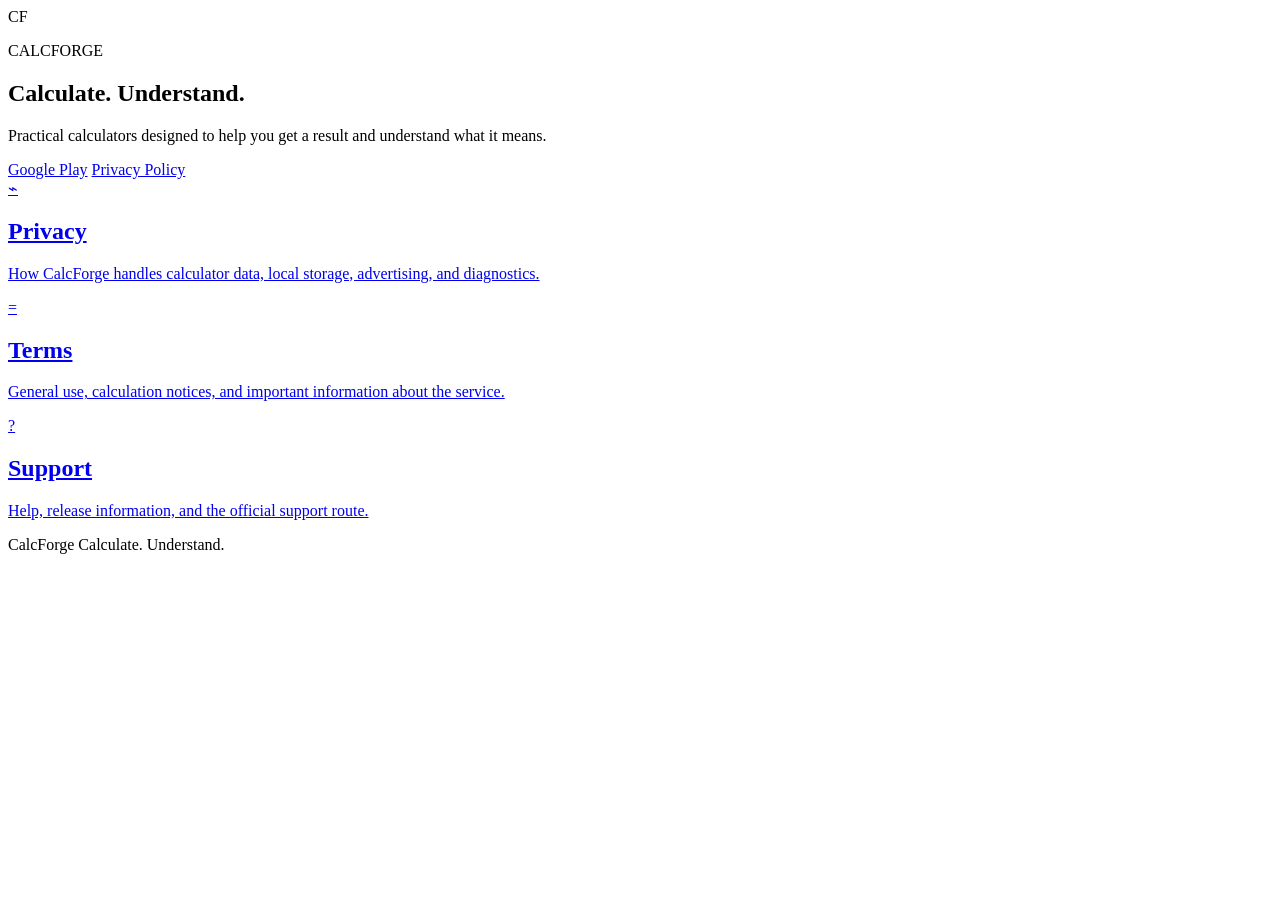
==== index.html @ e082374c "Add CalcForge public site homepage" ====
<!doctype html>
<html lang="en">
<head>
  <meta charset="utf-8">
  <meta name="viewport" content="width=device-width,initial-scale=1">
  <meta name="description" content="CalcForge — Calculate. Understand. A practical collection of focused calculators.">
  <title>CalcForge — Calculate. Understand.</title>
  <link rel="stylesheet" href="styles.css">
</head>
<body>
  <main class="shell">
    <section class="hero">
      <div class="brand-mark" aria-hidden="true">CF</div>
      <p class="eyebrow">CALCFORGE</p>
      <h1>Calculate. Understand.</h1>
      <p class="lead">Practical calculators designed to help you get a result and understand what it means.</p>
      <div class="actions">
        <a class="button primary" href="https://play.google.com/store/apps/details?id=com.calcforge.calcforge">Google Play</a>
        <a class="button" href="privacy/">Privacy Policy</a>
      </div>
    </section>

    <section class="grid" aria-label="CalcForge information">
      <a class="card" href="privacy/">
        <span class="icon">⌁</span>
        <h2>Privacy</h2>
        <p>How CalcForge handles calculator data, local storage, advertising, and diagnostics.</p>
      </a>
      <a class="card" href="terms/">
        <span class="icon">=</span>
        <h2>Terms</h2>
        <p>General use, calculation notices, and important information about the service.</p>
      </a>
      <a class="card" href="support/">
        <span class="icon">?</span>
        <h2>Support</h2>
        <p>Help, release information, and the official support route.</p>
      </a>
    </section>

    <footer>
      <span>CalcForge</span>
      <span>Calculate. Understand.</span>
    </footer>
  </main>
</body>
</html>
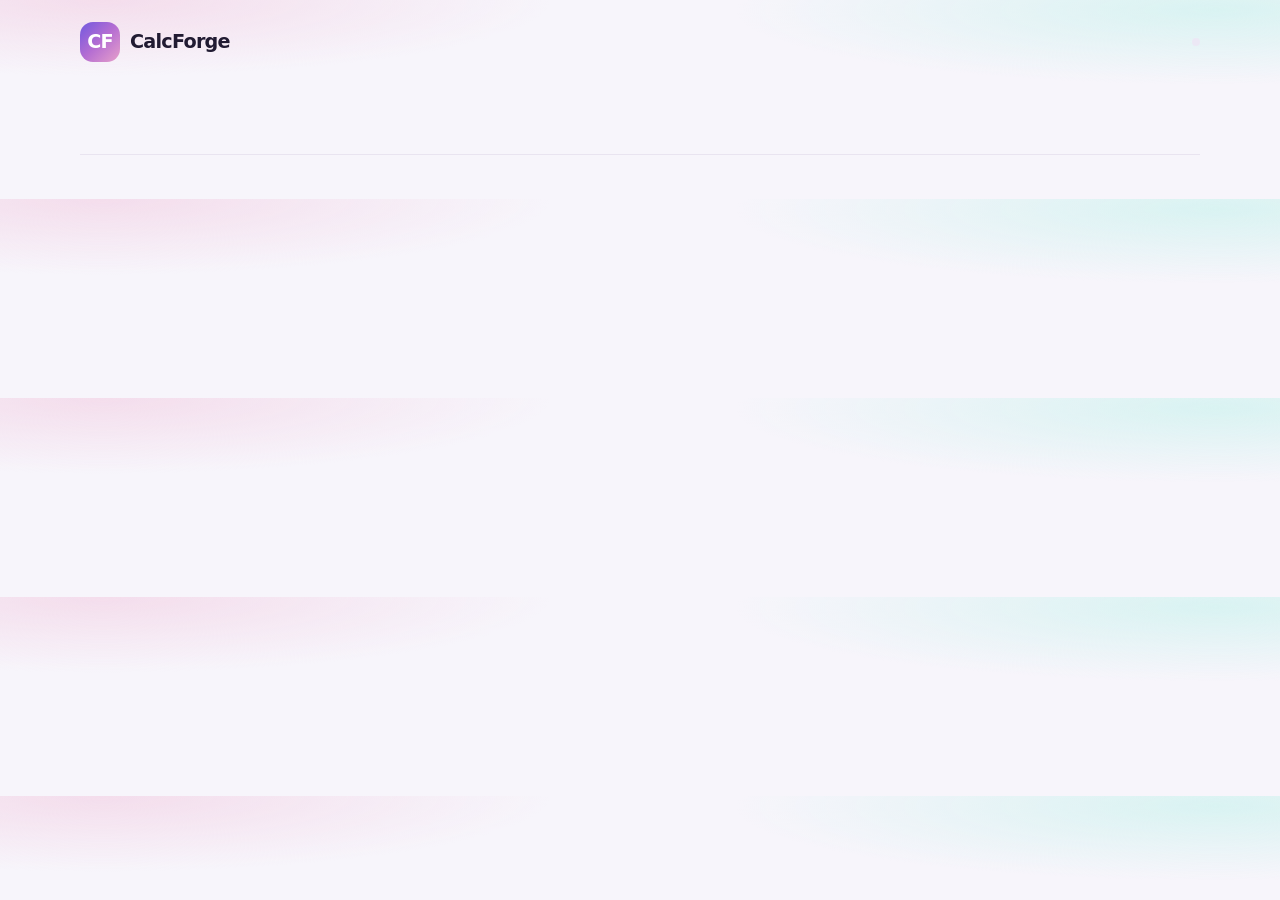
==== commit 6ea42c26: "Build trilingual CalcForge information site" ====
--- a/index.html
+++ b/index.html
@@ -1,47 +1 @@
-<!doctype html>
-<html lang="en">
-<head>
-  <meta charset="utf-8">
-  <meta name="viewport" content="width=device-width,initial-scale=1">
-  <meta name="description" content="CalcForge — Calculate. Understand. A practical collection of focused calculators.">
-  <title>CalcForge — Calculate. Understand.</title>
-  <link rel="stylesheet" href="styles.css">
-</head>
-<body>
-  <main class="shell">
-    <section class="hero">
-      <div class="brand-mark" aria-hidden="true">CF</div>
-      <p class="eyebrow">CALCFORGE</p>
-      <h1>Calculate. Understand.</h1>
-      <p class="lead">Practical calculators designed to help you get a result and understand what it means.</p>
-      <div class="actions">
-        <a class="button primary" href="https://play.google.com/store/apps/details?id=com.calcforge.calcforge">Google Play</a>
-        <a class="button" href="privacy/">Privacy Policy</a>
-      </div>
-    </section>
-
-    <section class="grid" aria-label="CalcForge information">
-      <a class="card" href="privacy/">
-        <span class="icon">⌁</span>
-        <h2>Privacy</h2>
-        <p>How CalcForge handles calculator data, local storage, advertising, and diagnostics.</p>
-      </a>
-      <a class="card" href="terms/">
-        <span class="icon">=</span>
-        <h2>Terms</h2>
-        <p>General use, calculation notices, and important information about the service.</p>
-      </a>
-      <a class="card" href="support/">
-        <span class="icon">?</span>
-        <h2>Support</h2>
-        <p>Help, release information, and the official support route.</p>
-      </a>
-    </section>
-
-    <footer>
-      <span>CalcForge</span>
-      <span>Calculate. Understand.</span>
-    </footer>
-  </main>
-</body>
-</html>
+<!doctype html><html lang="en"><head><meta charset="utf-8"><meta name="viewport" content="width=device-width,initial-scale=1"><meta name="robots" content="noindex,nofollow"><meta name="description" content="CalcForge official information, privacy, support and account deletion"><title>CalcForge — Calculate with confidence</title><link rel="stylesheet" href="./styles.css"></head><body><header class="header"><a class="brand" id="brand" href="/"><span class="mark">CF</span>CalcForge</a><nav class="nav" id="nav"></nav><div class="langs" id="langs"></div></header><main class="wrap" id="content"></main><footer class="footer" id="footer"></footer><script src="./site.js"></script></body></html>
--- a/styles.css
+++ b/styles.css
@@ -0,0 +1 @@
+:root{color-scheme:light;--bg:#f7f5fb;--ink:#211b32;--muted:#6c6879;--purple:#7158df;--line:#e9e4f0;--soft:#f0ecfb}*{box-sizing:border-box}body{margin:0;background:radial-gradient(ellipse at 8% 0%,#f4ddec 0,transparent 28rem),radial-gradient(ellipse at 95% 5%,#d9f3f2 0,transparent 30rem),var(--bg);color:var(--ink);font:16px/1.7 Inter,system-ui,sans-serif}a{color:#5842bf}.header,.footer{width:min(1120px,calc(100% - 36px));margin:auto;display:flex;align-items:center;justify-content:space-between;gap:20px;padding:22px 0}.brand{color:var(--ink);font-size:1.2rem;font-weight:900;text-decoration:none;letter-spacing:-.04em}.mark{display:inline-grid;place-items:center;width:40px;height:40px;margin-right:10px;border-radius:13px;background:linear-gradient(135deg,#7158df,#b56ed2,#e7a0ca);color:white}.nav{display:flex;gap:16px;align-items:center;flex-wrap:wrap}.nav a{color:#615b70;text-decoration:none;font-size:.9rem;font-weight:700}.langs{display:flex;gap:4px;padding:4px;border-radius:11px;background:#ece8f5}.langs button{border:0;background:transparent;padding:6px 8px;border-radius:8px;font-weight:800;color:#706981;cursor:pointer}.langs button.active{background:white;color:#5540bf}.wrap{width:min(1120px,calc(100% - 36px));margin:20px auto 70px}.hero{padding:clamp(34px,6vw,70px);border-radius:30px;color:white;background:linear-gradient(125deg,#211b3a,#453574 62%,#6551a4);box-shadow:0 25px 65px #39265d2b}.eyebrow{letter-spacing:.2em;text-transform:uppercase;color:#d0c6ff;font-size:.75rem;font-weight:900}.hero h1{font-size:clamp(2.7rem,7vw,5.2rem);line-height:1;letter-spacing:-.065em;margin:15px 0}.hero p{max-width:740px;color:#e9e4f5;font-size:1.15rem}.btn{display:inline-block;padding:12px 18px;margin:12px 10px 0 0;border-radius:13px;background:#8d73f0;color:white;text-decoration:none;font-weight:800}.btn.alt{background:#ffffff18;border:1px solid #ffffff55}.grid{display:grid;grid-template-columns:repeat(2,1fr);gap:16px;margin-top:30px}.card,.doc{background:#ffffffdc;border:1px solid var(--line);border-radius:22px;padding:25px;box-shadow:0 12px 38px #38245d0a}.card{text-decoration:none;color:inherit}.card:hover{border-color:#c9bdf0;transform:translateY(-2px)}.card h2{margin:0 0 5px}.card p,.muted{color:var(--muted)}.doc{max-width:900px;margin:auto;padding:clamp(24px,5vw,52px)}.doc h1{font-size:clamp(2.2rem,6vw,4rem);letter-spacing:-.055em;line-height:1.1;margin:10px 0}.doc h2{font-size:1.2rem;margin:30px 0 5px}.notice{padding:15px 18px;border:1px solid #ead9a9;border-radius:13px;background:#fff9e9;color:#735d2a;margin:20px 0}.footer{border-top:1px solid var(--line);color:#817b8e;font-size:.88rem}.footer a{margin-left:14px}@media(max-width:700px){.header{align-items:flex-start;flex-direction:column}.nav{gap:10px}.grid{grid-template-columns:1fr}.footer{align-items:flex-start;flex-direction:column}}
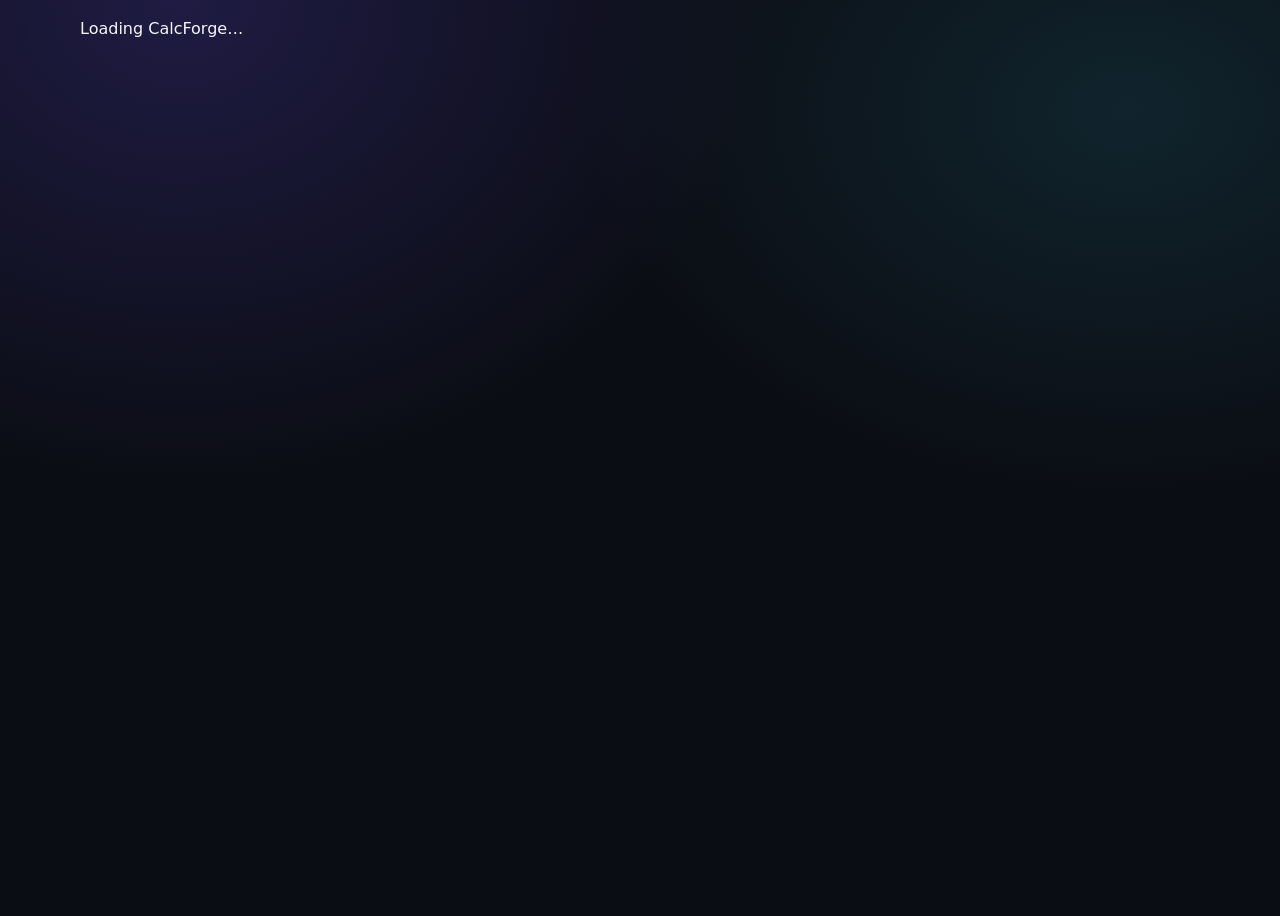
==== commit c6668793: "Redesign CalcForge website and add multilingual content" ====
--- a/index.html
+++ b/index.html
@@ -1 +1 @@
-<!doctype html><html lang="en"><head><meta charset="utf-8"><meta name="viewport" content="width=device-width,initial-scale=1"><meta name="robots" content="noindex,nofollow"><meta name="description" content="CalcForge official information, privacy, support and account deletion"><title>CalcForge — Calculate with confidence</title><link rel="stylesheet" href="./styles.css"></head><body><header class="header"><a class="brand" id="brand" href="/"><span class="mark">CF</span>CalcForge</a><nav class="nav" id="nav"></nav><div class="langs" id="langs"></div></header><main class="wrap" id="content"></main><footer class="footer" id="footer"></footer><script src="./site.js"></script></body></html>+<!doctype html><html lang="en"><head><meta charset="utf-8"><meta name="viewport" content="width=device-width,initial-scale=1"><meta name="description" content="CalcForge — focused calculators and practical tools. Calculate. Understand."><meta name="theme-color" content="#0b0d14"><title>CalcForge — Calculate. Understand.</title><link rel="stylesheet" href="/styles.css"><link rel="canonical" href="https://spaceanvilstudio-hub.github.io/"><meta property="og:title" content="CalcForge — Calculate. Understand."><meta property="og:description" content="Focused calculators and practical tools."><meta property="og:type" content="website"></head><body><div class="wrap" id="app"><p>Loading CalcForge…</p></div><script src="/site.js" defer></script></body></html>
--- a/styles.css
+++ b/styles.css
@@ -1 +1,4 @@
-:root{color-scheme:light;--bg:#f7f5fb;--ink:#211b32;--muted:#6c6879;--purple:#7158df;--line:#e9e4f0;--soft:#f0ecfb}*{box-sizing:border-box}body{margin:0;background:radial-gradient(ellipse at 8% 0%,#f4ddec 0,transparent 28rem),radial-gradient(ellipse at 95% 5%,#d9f3f2 0,transparent 30rem),var(--bg);color:var(--ink);font:16px/1.7 Inter,system-ui,sans-serif}a{color:#5842bf}.header,.footer{width:min(1120px,calc(100% - 36px));margin:auto;display:flex;align-items:center;justify-content:space-between;gap:20px;padding:22px 0}.brand{color:var(--ink);font-size:1.2rem;font-weight:900;text-decoration:none;letter-spacing:-.04em}.mark{display:inline-grid;place-items:center;width:40px;height:40px;margin-right:10px;border-radius:13px;background:linear-gradient(135deg,#7158df,#b56ed2,#e7a0ca);color:white}.nav{display:flex;gap:16px;align-items:center;flex-wrap:wrap}.nav a{color:#615b70;text-decoration:none;font-size:.9rem;font-weight:700}.langs{display:flex;gap:4px;padding:4px;border-radius:11px;background:#ece8f5}.langs button{border:0;background:transparent;padding:6px 8px;border-radius:8px;font-weight:800;color:#706981;cursor:pointer}.langs button.active{background:white;color:#5540bf}.wrap{width:min(1120px,calc(100% - 36px));margin:20px auto 70px}.hero{padding:clamp(34px,6vw,70px);border-radius:30px;color:white;background:linear-gradient(125deg,#211b3a,#453574 62%,#6551a4);box-shadow:0 25px 65px #39265d2b}.eyebrow{letter-spacing:.2em;text-transform:uppercase;color:#d0c6ff;font-size:.75rem;font-weight:900}.hero h1{font-size:clamp(2.7rem,7vw,5.2rem);line-height:1;letter-spacing:-.065em;margin:15px 0}.hero p{max-width:740px;color:#e9e4f5;font-size:1.15rem}.btn{display:inline-block;padding:12px 18px;margin:12px 10px 0 0;border-radius:13px;background:#8d73f0;color:white;text-decoration:none;font-weight:800}.btn.alt{background:#ffffff18;border:1px solid #ffffff55}.grid{display:grid;grid-template-columns:repeat(2,1fr);gap:16px;margin-top:30px}.card,.doc{background:#ffffffdc;border:1px solid var(--line);border-radius:22px;padding:25px;box-shadow:0 12px 38px #38245d0a}.card{text-decoration:none;color:inherit}.card:hover{border-color:#c9bdf0;transform:translateY(-2px)}.card h2{margin:0 0 5px}.card p,.muted{color:var(--muted)}.doc{max-width:900px;margin:auto;padding:clamp(24px,5vw,52px)}.doc h1{font-size:clamp(2.2rem,6vw,4rem);letter-spacing:-.055em;line-height:1.1;margin:10px 0}.doc h2{font-size:1.2rem;margin:30px 0 5px}.notice{padding:15px 18px;border:1px solid #ead9a9;border-radius:13px;background:#fff9e9;color:#735d2a;margin:20px 0}.footer{border-top:1px solid var(--line);color:#817b8e;font-size:.88rem}.footer a{margin-left:14px}@media(max-width:700px){.header{align-items:flex-start;flex-direction:column}.nav{gap:10px}.grid{grid-template-columns:1fr}.footer{align-items:flex-start;flex-direction:column}}+:root{color-scheme:dark;--bg:#0b0d14;--panel:#121622;--panel2:#171d2b;--text:#f4f5fb;--muted:#a7afc2;--line:rgba(255,255,255,.1);--violet:#8b75ff;--cyan:#61d9e8;--pink:#ff76bd;--max:1120px}
+*{box-sizing:border-box}html{scroll-behavior:smooth}body{margin:0;min-height:100vh;background:radial-gradient(ellipse at 14% 0%,rgba(111,83,255,.2),transparent 38%),radial-gradient(ellipse at 88% 12%,rgba(53,201,222,.12),transparent 34%),var(--bg);color:var(--text);font:16px/1.65 Inter,ui-sans-serif,system-ui,-apple-system,BlinkMacSystemFont,"Segoe UI",sans-serif}
+a{color:inherit;text-decoration:none}a:hover{color:#c8c0ff}.wrap{width:min(var(--max),calc(100% - 44px));margin:auto}.topbar{display:flex;align-items:center;justify-content:space-between;gap:20px;padding:24px 0;border-bottom:1px solid var(--line)}.brand{display:flex;align-items:center;gap:12px;font-weight:850;letter-spacing:-.04em}.brand-icon{display:grid;place-items:center;width:40px;height:40px;border-radius:13px;background:linear-gradient(140deg,#765dff,#c16bff 55%,#54dce8);font-size:13px;box-shadow:0 8px 28px #785bff42}.nav{display:flex;align-items:center;gap:20px;color:var(--muted);font-size:.92rem}.nav a[aria-current=page]{color:white}.lang{display:flex;gap:4px;padding:4px;border:1px solid var(--line);border-radius:12px;background:#ffffff08}.lang button{border:0;background:transparent;color:var(--muted);padding:6px 8px;border-radius:8px;cursor:pointer;font:700 .78rem inherit}.lang button[aria-pressed=true]{background:#8271ff30;color:#fff}.hero{padding:88px 0 64px;max-width:850px}.eyebrow{color:#b7aaff;font-size:.75rem;font-weight:850;letter-spacing:.2em;text-transform:uppercase;margin:0 0 16px}.hero h1{font-size:clamp(3rem,8vw,6.2rem);letter-spacing:-.075em;line-height:.98;margin:0 0 24px;max-width:900px}.gradient{background:linear-gradient(100deg,#b9aaff,#79e2ee 75%);-webkit-background-clip:text;background-clip:text;color:transparent}.lead{font-size:clamp(1.1rem,2.4vw,1.35rem);color:var(--muted);max-width:700px;margin:0}.actions{display:flex;flex-wrap:wrap;gap:12px;margin-top:30px}.btn{display:inline-flex;align-items:center;justify-content:center;min-height:48px;padding:0 19px;border:1px solid var(--line);border-radius:14px;background:#ffffff08;font-weight:750;transition:.18s}.btn:hover{transform:translateY(-2px);border-color:#a79aff;color:#fff}.btn.primary{background:linear-gradient(115deg,#725dff,#a26bff 60%,#4dcddd);border:0;color:#fff;box-shadow:0 12px 32px #785bff35}.section-head{display:flex;align-items:end;justify-content:space-between;gap:20px;margin:22px 0}.section-head h2{font-size:1.55rem;letter-spacing:-.04em;margin:0}.section-head p{color:var(--muted);margin:0}.cards{display:grid;grid-template-columns:repeat(3,1fr);gap:16px;margin:22px 0 64px}.card{display:block;padding:24px;border:1px solid var(--line);border-radius:22px;background:linear-gradient(145deg,#ffffff0b,#ffffff03);min-height:190px;transition:.2s}.card:hover{transform:translateY(-3px);border-color:#8d7cff80;background:#ffffff0d}.card-icon{width:42px;height:42px;border-radius:13px;background:#8875ff22;color:#c9c0ff;display:grid;place-items:center;font-size:1.2rem;margin-bottom:22px}.card h3{margin:0 0 8px;font-size:1.08rem}.card p{margin:0;color:var(--muted);font-size:.94rem}.feature{display:grid;grid-template-columns:1.1fr .9fr;gap:22px;align-items:stretch;margin:20px 0 74px}.feature-panel{padding:30px;border:1px solid var(--line);border-radius:24px;background:linear-gradient(145deg,#8b75ff19,#53d6e410)}.feature-panel h2{font-size:1.8rem;line-height:1.15;letter-spacing:-.045em;margin:0 0 14px}.feature-panel p{color:var(--muted);margin:0}.feature-list{display:grid;gap:12px}.feature-item{padding:18px 20px;border:1px solid var(--line);border-radius:18px;background:#ffffff06}.feature-item strong{display:block;margin-bottom:4px}.feature-item span{color:var(--muted);font-size:.92rem}.footer{border-top:1px solid var(--line);padding:25px 0 38px;display:flex;justify-content:space-between;gap:18px;color:#858da1;font-size:.88rem}.footer-links{display:flex;gap:16px;flex-wrap:wrap}.page{max-width:850px;padding:62px 0 80px}.back{color:#bdb3ff;font-weight:700;display:inline-block;margin-bottom:26px}.page .eyebrow{margin-bottom:12px}.page h1{font-size:clamp(2.4rem,6vw,4.4rem);letter-spacing:-.065em;line-height:1.02;margin:0 0 18px}.page-intro{color:var(--muted);font-size:1.08rem;margin:0 0 28px}.updated{font-size:.86rem;color:#8992a8;margin:0 0 28px}.notice{border:1px solid #8b75ff55;background:#8b75ff12;padding:18px 20px;border-radius:17px;margin:26px 0;color:#dcd7ff}.content-section{padding:22px 0;border-top:1px solid var(--line)}.content-section h2{font-size:1.23rem;letter-spacing:-.025em;margin:0 0 10px}.content-section p,.content-section li{color:var(--muted)}.content-section p{margin:8px 0}.content-section ul{padding-left:22px}.content-section a,.inline-link{color:#b9adff;text-decoration:underline;text-underline-offset:3px}.delete-panel{border:1px solid #8b75ff55;background:linear-gradient(140deg,#8b75ff18,#55d9e80d);padding:24px;border-radius:22px;margin:24px 0}.delete-panel h2{margin:0 0 8px}.delete-panel p{color:var(--muted)}.steps{counter-reset:step;display:grid;gap:12px;margin:18px 0}.step{counter-increment:step;display:grid;grid-template-columns:38px 1fr;gap:14px;align-items:start;padding:16px;border:1px solid var(--line);border-radius:16px;background:#ffffff06}.step:before{content:counter(step);display:grid;place-items:center;width:34px;height:34px;border-radius:11px;background:#8b75ff25;color:#d6ceff;font-weight:850}.step strong{display:block}.step span{display:block;color:var(--muted);font-size:.94rem}.small{font-size:.88rem;color:#8992a8}.support-grid{display:grid;grid-template-columns:1fr 1fr;gap:14px}.support-card{padding:20px;border:1px solid var(--line);border-radius:18px;background:#ffffff06}.support-card h3{margin:0 0 8px}.support-card p{color:var(--muted);margin:0}.skip{position:absolute;left:-9999px}.skip:focus{left:15px;top:15px;background:#171d2b;padding:10px;z-index:10}
+@media(max-width:780px){.wrap{width:min(var(--max),calc(100% - 30px))}.topbar{flex-wrap:wrap}.nav{order:3;width:100%;overflow:auto;padding:5px 0;gap:16px}.hero{padding:62px 0 48px}.cards{grid-template-columns:1fr}.card{min-height:0}.feature{grid-template-columns:1fr}.footer{flex-direction:column}.support-grid{grid-template-columns:1fr}}@media(prefers-reduced-motion:reduce){*{scroll-behavior:auto!important;transition:none!important}}
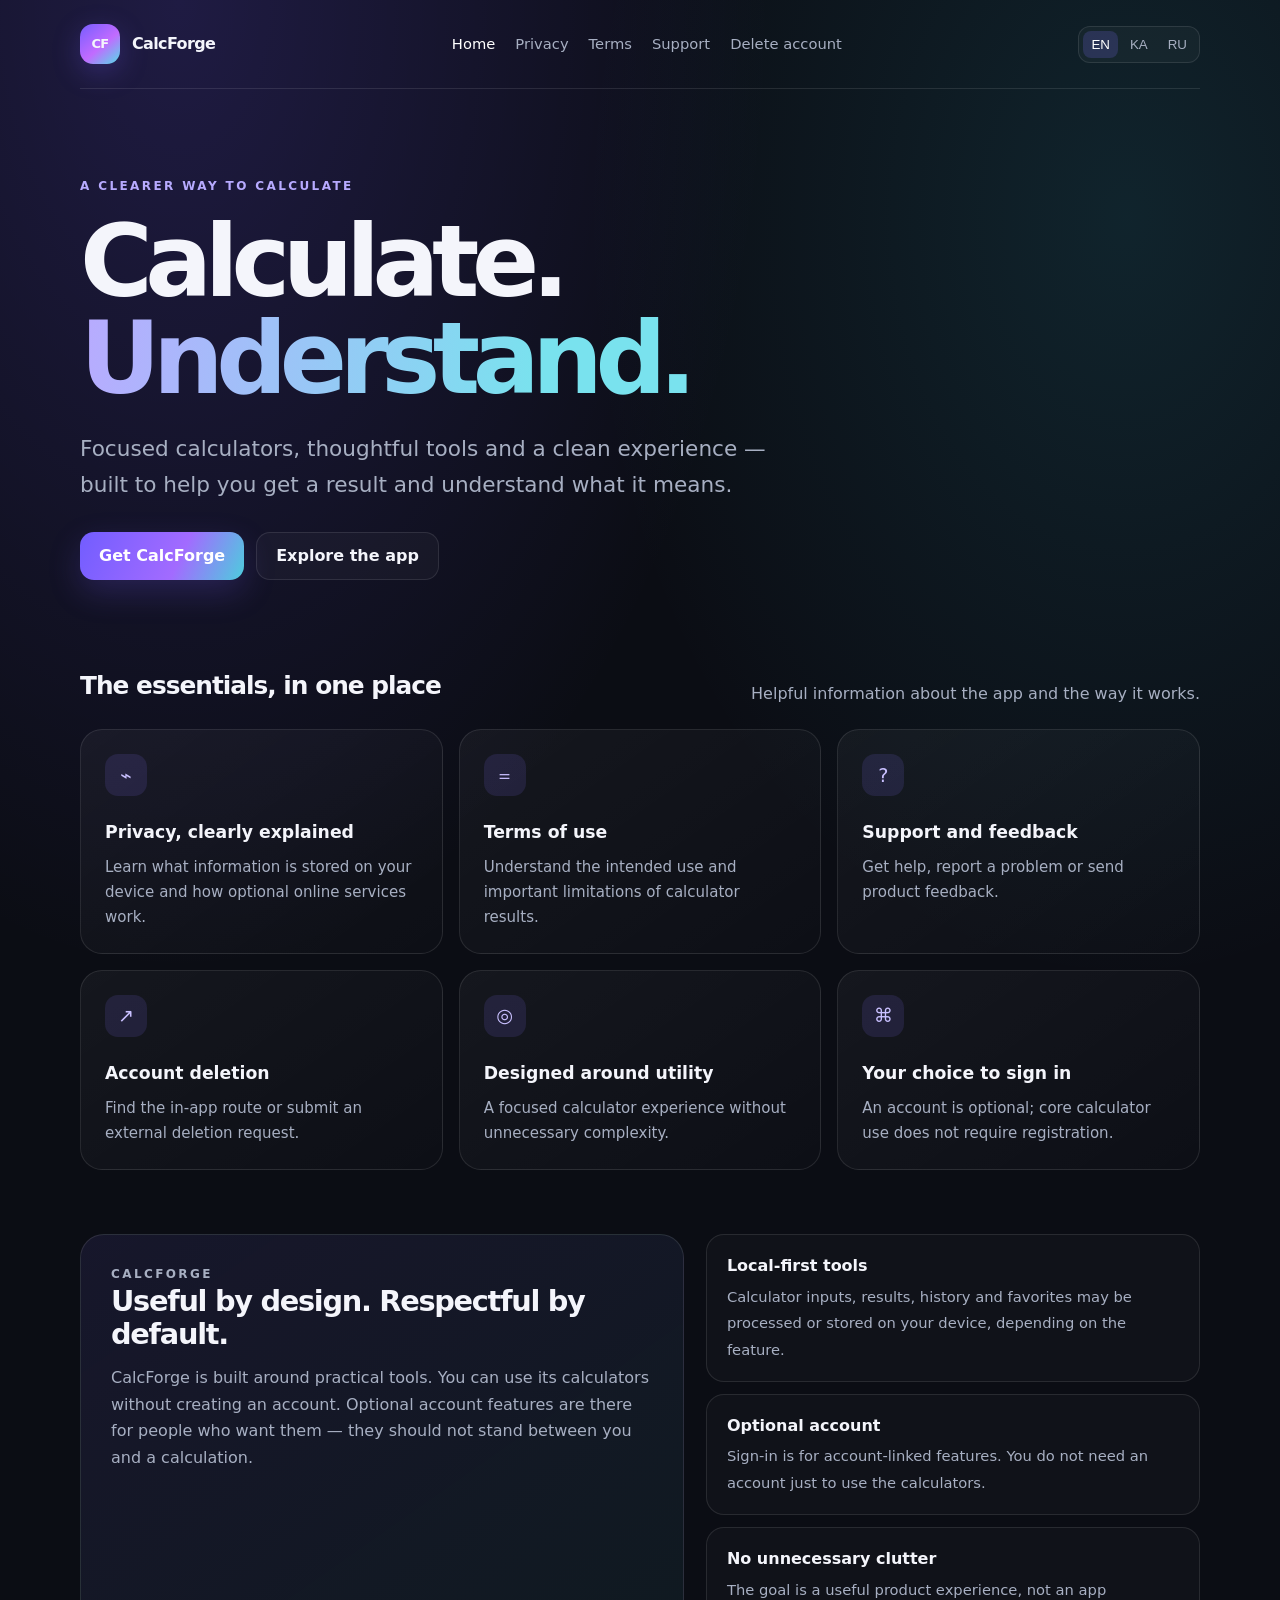
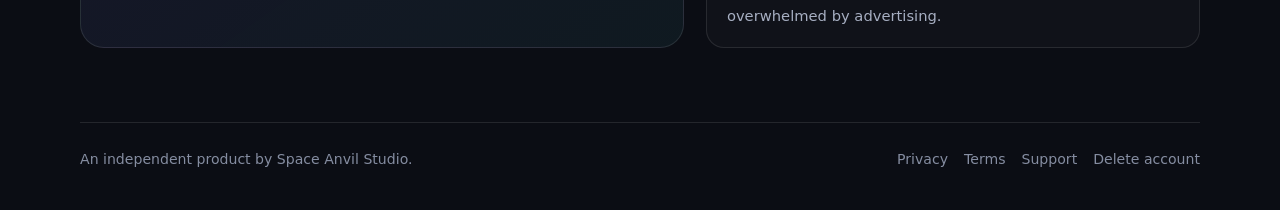
==== commit 5eb1c35e: "Keep review draft out of search indexing" ====
--- a/index.html
+++ b/index.html
@@ -1 +1 @@
-<!doctype html><html lang="en"><head><meta charset="utf-8"><meta name="viewport" content="width=device-width,initial-scale=1"><meta name="description" content="CalcForge — focused calculators and practical tools. Calculate. Understand."><meta name="theme-color" content="#0b0d14"><title>CalcForge — Calculate. Understand.</title><link rel="stylesheet" href="/styles.css"><link rel="canonical" href="https://spaceanvilstudio-hub.github.io/"><meta property="og:title" content="CalcForge — Calculate. Understand."><meta property="og:description" content="Focused calculators and practical tools."><meta property="og:type" content="website"></head><body><div class="wrap" id="app"><p>Loading CalcForge…</p></div><script src="/site.js" defer></script></body></html>+<!doctype html><html lang="en"><head><meta charset="utf-8"><meta name="viewport" content="width=device-width,initial-scale=1"><meta name="robots" content="noindex,nofollow"><meta name="description" content="CalcForge — focused calculators and practical tools. Calculate. Understand."><meta name="theme-color" content="#0b0d14"><title>CalcForge — Calculate. Understand.</title><link rel="stylesheet" href="/styles.css"><link rel="canonical" href="https://spaceanvilstudio-hub.github.io/"><meta property="og:title" content="CalcForge — Calculate. Understand."><meta property="og:description" content="Focused calculators and practical tools."><meta property="og:type" content="website"></head><body><div class="wrap" id="app"><p>Loading CalcForge…</p></div><script src="/site.js" defer></script></body></html>
